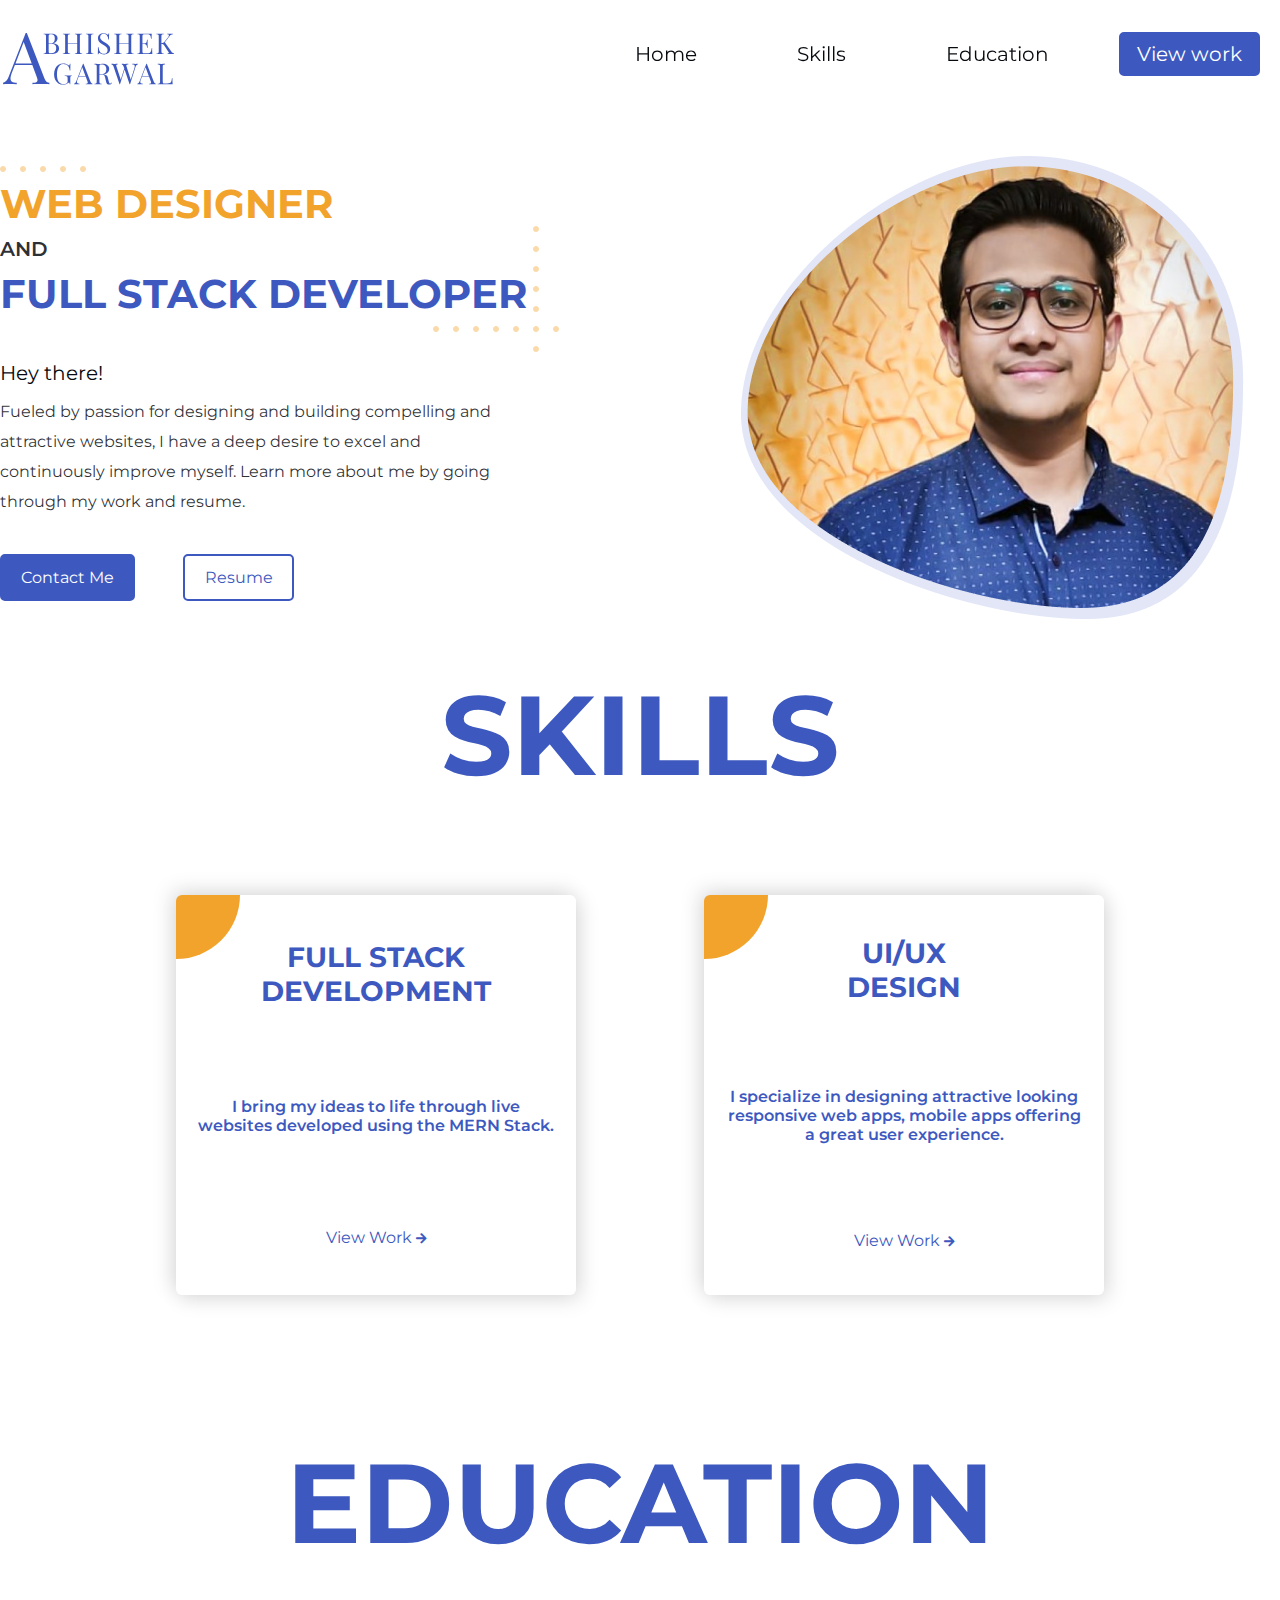
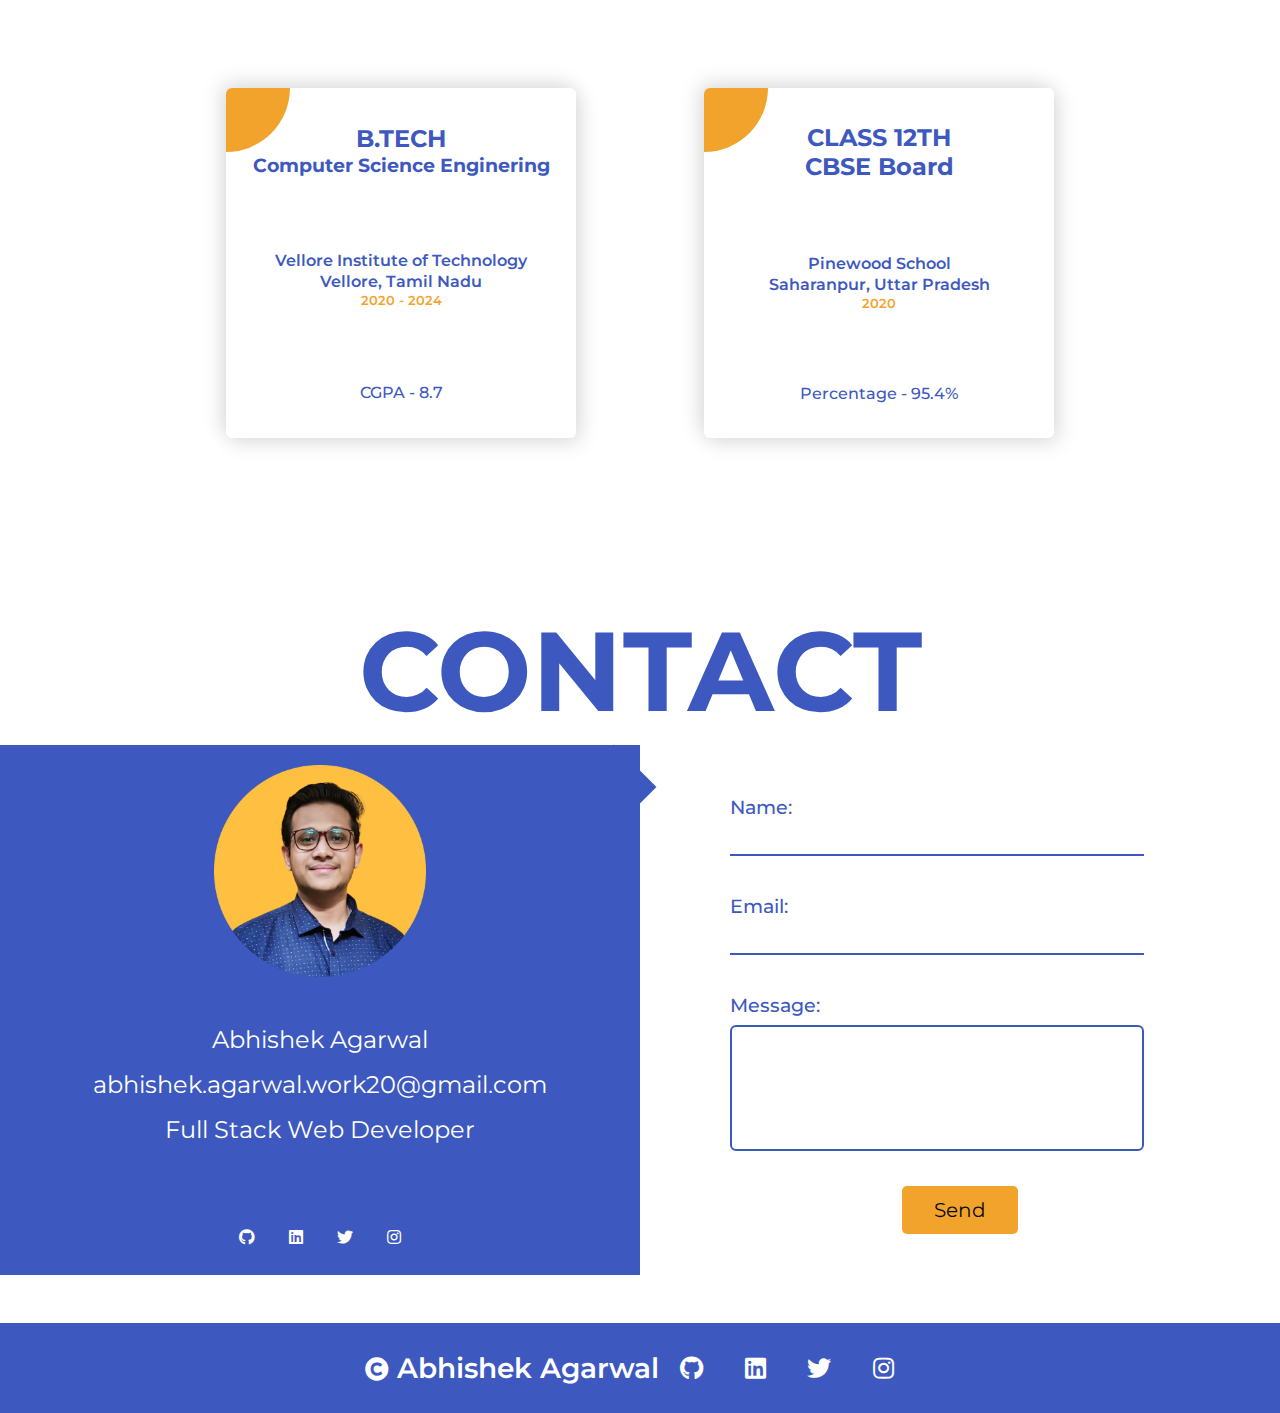
==== index.html @ 06cdfd7b "navlist not closing bug fixed" ====
<!DOCTYPE html>
<html lang="en">

<head>
    <meta charset="UTF-8">
    <meta http-equiv="X-UA-Compatible" content="IE=edge">
    <meta name="viewport" content="width=device-width, initial-scale=1.0 maximum-scale=1.0, user-scalable=0">
    <title>Abhishek Agarwal | Portfolio</title>
    <link href="https://cdnjs.cloudflare.com/ajax/libs/font-awesome/5.13.0/css/all.min.css" rel="stylesheet">
    <link rel="stylesheet" href="./CSS/global-styles.css">
    <link rel="stylesheet" href="./CSS/global-responsive-styles.css">
    <link rel="stylesheet" href="./CSS/navbar/navbar-styles.css">
    <link rel="stylesheet" href="./CSS/navbar/navbar-responsive-styles.css">
    <link rel="stylesheet" href="./CSS/hero/hero-styles.css">
    <link rel="stylesheet" href="./CSS/hero/hero-responsive-styles.css">
    <link rel="stylesheet" href="./CSS/skills/skills-styles.css">
    <link rel="stylesheet" href="./CSS/skills/skills-responsive-styles.css">
    <link rel="stylesheet" href="./CSS/education/education-styles.css">
    <link rel="stylesheet" href="./CSS/education/education-responsive-styles.css">
    <link rel="stylesheet" href="./CSS/footer/footer-styles.css">
    <link rel="stylesheet" href="./CSS/contact/contact-styles.css">
    <link rel="stylesheet" href="./CSS/contact/contact-responsive-styles.css">
</head>

<body>

    <!-- NAVBAR STARTS -->
    <div class="dummy-nav"></div>
    <header class="navbar container">
        <nav class="navbar__container child-container flex">
            <div class="navbar__logo">
                <img src="./Assets/Logo-name-normal.svg" alt="logo" class="logo-item">
            </div>
            <ul class="navbar__list">
                <li class="navbar__item">
                    <a href="#" class="navbar__link" id="home-btn">Home</a>
                </li>
                <li class="navbar__item">
                    <a href="#skills" class="navbar__link" id="skills-btn">Skills</a>
                </li>
                <li class="navbar__item">
                    <a href="#education" class="navbar__link" id="education-btn">Education</a>
                </li>
                <li class="navbar__item btn-work last btn btn-hover">
                    <a href="./HTML/work.html" class="navbar__link">View work</a>
                </li>
            </ul>
            <div class="navbar-hamburger__container">
                <i class="fas fa-bars bars"></i>
            </div>
        </nav>
    </header>
    <!-- NAVBAR ENDS -->

    <!-- HERO SECTION STARTS -->
    <section class="hero container flex" id="home">
        <div class="hero__container child-container">
            <div class="hero__info">
                <div class="hero__info-heading-container">
                    <p class="info__heading-big-orange">WEB DESIGNER</p>
                    <p class="info__heading-small-black">AND</p>
                    <p class="info__heading-big-blue">FULL STACK DEVELOPER</p>
                </div>
                <div class="hero__info-about-text">
                    <p class="info__about-heading">Hey there!</p>
                    <p class="info__about-text">
                        Fueled by passion for designing and building compelling and attractive websites, I have a
                        deep desire to excel and continuously improve myself. Learn more about me by going through
                        my work and resume.
                    </p>
                </div>
                <div class="hero__info-cta flex">
                    <div class="contact-btn btn btn-hover">
                        <a href="#contact">Contact Me</a>
                    </div>
                    <div class="resume-btn btn-outline btn-hover">
                        <a href="#">Resume</a>
                    </div>
                </div>
            </div>
            <div class="hero__image flex">
                <img src="./Assets/hero-image-small.png" alt="hero-image">
            </div>
        </div>
    </section>
    <!-- HERO SECTION ENDS -->

    <!-- SKILLS SECTION STARTS -->
    <section class="skills container" id="skills">
        <div class="skills__container child-container flex-column">
            <div class="skills__heading heading">
                <h1>SKILLS</h1>
            </div>
            <div class="skills__cards-container flex cards-container">
                <div class="skill__card card flex-column">
                    <p class="skill__card-heading card-heading fsh">
                        FULL STACK DEVELOPMENT
                    </p>
                    <p class="skill__card-text card-text">
                        I bring my ideas to life through live websites developed using the MERN Stack.
                    </p>
                    <div class="skill__card-btn">
                        <a href="#">View Work</a>
                        <i class="fa fa-arrow-right fa-xs"></i>
                    </div>
                </div>
                <div class="skill__card card flex-column">
                    <p class="skill__card-heading card-heading">
                        UI/UX <br> DESIGN
                    </p>
                    <p class="skill__card-text card-text">
                        I specialize in designing attractive looking responsive web apps, mobile apps offering a
                        great user experience.
                    </p>
                    <div class="skill__card-btn">
                        <a href="#">View Work</a>
                        <i class="fa fa-arrow-right fa-xs"></i>
                    </div>
                </div>
            </div>
        </div>
    </section>
    <!-- SKILLS SECTION ENDS -->

    <!-- EDUCATION SECTION STARTS -->
    <section class="education container" id="education">
        <div class="education__container child-container flex-column">
            <div class="education__heading heading">
                <h1>EDUCATION</h1>
            </div>
            <div class="education__cards-container flex cards-container">
                <div class="education__card card flex-column">
                    <p class="education__card-heading card-heading">
                        <span class="degree">B.TECH</span>
                        <span class="major">Computer Science Enginering</span>
                    </p>
                    <p class="education__card-text card-text">
                        <span class="clg">Vellore Institute of Technology</span>
                        <span class="clg-loc">Vellore, Tamil Nadu</span>
                        <span class="year">2020 - 2024</span>
                    </p>
                    <div class="education__card-gpa">
                        <p>CGPA - 8.7</p>
                    </div>
                </div>
                <div class="education__card card flex-column">
                    <p class="education__card-heading card-heading">
                        <span>CLASS 12TH</span>
                        <span>CBSE Board</span>
                    </p>
                    <p class="education__card-text card-text">
                        <span>Pinewood School</span>
                        <span>Saharanpur, Uttar Pradesh</span>
                        <span class="year">2020</span>
                    </p>
                    <div class="education__card-percentage">
                        <p>Percentage - 95.4%</p>
                    </div>
                </div>
            </div>
        </div>
    </section>
    <!-- EDUCATION SECTION ENDS -->

    <!-- CONTACT SECTION STARTS -->
    <section class="contact container" id="contact">
        <div class="child-container flex-column">
            <div class="heading">
                <h1>CONTACT</h1>
            </div>
            <div class="contact__content flex">
                <div class="contact__info flex-column">
                    <div class="info__img flex">
                        <img src="./Assets/Linked in dp-3.png" alt="abhishek image">
                    </div>
                    <div class="contact__info-personal flex-column">
                        <div class="personal">
                            <p class="personal__name personal__info">Abhishek Agarwal</p>
                            <p class="personal__email personal__info">abhishek.agarwal.work20@gmail.com</p>
                            <p class="personal__role personal__info">Full Stack Web Developer</p>
                        </div>
                        <ul class="social__list info-list">
                            <li class="social__link">
                                <a href="#">
                                    <i class="fab fa-github"></i>
                                </a>
                            </li>
                            <li class="social__link">
                                <a href="#">
                                    <i class="fab fa-linkedin"></i>
                                </a>
                            </li>
                            <li class="social__link">
                                <a href="#">
                                    <i class="fab fa-twitter"></i>
                                </a>
                            </li>
                            <li class="social__link">
                                <a href="#">
                                    <i class="fab fa-instagram"></i>
                                </a>
                            </li>
                        </ul>
                    </div>
                </div>
                <div class="contact-form__container flex">
                    <form class="form flex-column">
                        <div class="form__field name">
                            <label for="name">Name: </label>
                            <input type="text" id="name" autocomplete="off">
                        </div>
                        <div class="form__field email">
                            <label for="email">Email: </label>
                            <input type="email" name="email" id="email" autocomplete="off">
                        </div>
                        <div class="form__field message">
                            <label for="message">Message: </label>
                            <textarea name="message" id="message" cols="30" rows="6"></textarea>
                        </div>
                        <div class="contact-form-btn btn btn-hover flex">
                            <a href="#">Send</a>
                        </div>
                    </form>
                </div>
            </div>
        </div>
    </section>
    <!-- CONTACT SECTION ENDS -->

    <!-- FOOTER STARTS -->
    <footer class="footer container flex">
        <div class="footer-child child-container flex">
            <section class="footer__left">
                <div class="footer__heading">
                    <p>
                        <i class="fas fa-copyright"></i>
                        Abhishek Agarwal
                    </p>
                </div>
            </section>
            <section class="footer__middle">
                <ul class="social__list">
                    <li class="footer__link">
                        <a href="#">
                            <i class="fab fa-github"></i>
                        </a>
                    </li>
                    <li class="footer__link">
                        <a href="#">
                            <i class="fab fa-linkedin"></i>
                        </a>
                    </li>
                    <li class="footer__link">
                        <a href="#">
                            <i class="fab fa-twitter"></i>
                        </a>
                    </li>
                    <li class="footer__link">
                        <a href="#">
                            <i class="fab fa-instagram"></i>
                        </a>
                    </li>
                </ul>
            </section>
        </div>
    </footer>
    <!-- FOOTER ENDS -->

    <script src="./Js/app.js"></script>
</body>

</html>
---- CSS/global-styles.css ----
@import url('https://fonts.googleapis.com/css2?family=Playfair+Display:ital,wght@0,500;0,600;0,700;1,400&display=swap');

@import url('https://fonts.googleapis.com/css2?family=Montserrat:wght@100;200;300;400;500;600;700&family=Playfair+Display:ital,wght@0,500;0,600;0,700;1,400&display=swap');


* {
    margin: 0;
    padding: 0;
    box-sizing: border-box;
}

html {
    scroll-behavior: smooth;
    overflow: auto;
    overflow-x: hidden;
}

body {
    font-family: 'Montserrat', sans-serif;
    overflow: auto;
    overflow-x: hidden;
}

input,
textarea {
    font-family: 'Montserrat', sans-serif;
    font-weight: 600;
    border: none;
    outline: none;
    padding: 4px 8px; 
    color: var(--primary-color);
    font-size: 1rem;
    width: 90%;
    border-bottom: 2px solid var(--primary-color);
}

:root {
    --primary-color: #3D59BF;
    --secondary-color: #F2A32C;
    --text-color: #070A0F;
    --text-color-faded: rgba(7, 10, 15, 0.85);
}

.heading {
    font-size: 3.5rem;
    font-weight: bold;
    color: var(--primary-color);
}

a {
    text-decoration: none;
    color: #fff;
    cursor: pointer;
}

.main__body {
    display: flex;
    flex-direction: column;
    align-items: center;
    margin-bottom: 5rem;
    margin: auto;
    margin-top: 3rem;
    margin-bottom: 5rem;
}

.container {
    margin: 0 auto;
    max-width: 1920px;
}

.child-container {
    width: 100%;
    margin: 0 auto;
    max-width: 1300px; 
}

.flex {
    display: flex;
    justify-content: center;
    align-items: center;
}

.flex-column {
    display: flex;
    flex-direction: column;
    justify-content: center;
    align-items: center;
}

.btn {
    padding: 0.75rem 1.2rem;
    border-radius: 5px;
    transition: all 0.3s ease;
    background-color: var(--primary-color);
    border: 2px solid var(--primary-color);
}

.btn-outline {
    padding: 0.75rem 1.2rem;
    border-radius: 5px;
    transition: all 0.3s ease;
    background-color: #fff;
    border: 2px solid var(--primary-color);
}

.btn-hover:hover {
    transform: scale(0.95);
    transition: all 0.3s ease;
}

.card {
    height: 400px;
    width: 400px;
    position: relative;
    justify-content: space-around;
    border-radius: 6px;
    box-shadow: -5px -5px 20px 1px rgba(0, 0, 0, 0.1), 5px 5px 20px 1px rgba(0, 0, 0, 0.1);
    transition: 0.3s ease-in-out;
}

.card:hover {
    transform: translateY(-10px);
    transition: 0.3s ease-in-out;
}

.cards-container {
    width: 100%;
    flex: 1;
    gap: 8rem;
}

.card-text {
    text-align: center;
    font-size: 1rem;
    font-weight: 600;
    color: var(--primary-color);
    width: 90%;
}

.card-heading {
    text-align: center;
    width: 300px;
    font-weight: bold;
    color: var(--primary-color);
}

.card::before {
    content: "";
    position: absolute;
    top: 0;
    left: 0;
    width: 4rem;
    height: 4rem;
    background-color: var(--secondary-color);
    z-index: -1;
    border-top-right-radius: 0;
    border-top-left-radius: 6px;
    border-bottom-right-radius: 100%;
    border-bottom-left-radius: 0;
}
---- CSS/global-responsive-styles.css ----
@media all and (max-width: 1200px) {
    .child-container {
        width: 85%;
    }
}

@media all and (max-width: 768px) {
    .heading {
        font-size: 2.75rem;
    }
}

@media all and (max-width: 450px) {
    .heading {
        font-size: 2rem;
    }
}
---- CSS/navbar/navbar-styles.css ----
.navbar {
    position: fixed;
    width: 100%;
    top: 0;
    left: 50%;
    transform: translateX(-50%);
    display: flex;
    justify-content: center;
    align-items: center;
    height: 12vh;
    z-index: 2;
    margin: auto;
    transition: all 0.3s ease;
}

.dummy-nav {
    width: 100%;
    height: 12vh;
}
.navbar__container {
    justify-content: space-between;
    height: 100%;
}

.navbar__logo {
    height: 100%;
    width: 200px;
    color: var(--primary-color);
    z-index: 3;
}

.logo-item {
    transition: all 0.3s ease;
}

.navbar__logo img {
    height: 100%;
    width: 100%;
}

.navbar__list {
    display: flex;
    height: 100%;
    justify-content: space-between;
    align-items: center;
    list-style-type: none;
}

.navbar__item {
    position: relative;
    padding: 0 30px;
    margin: 0 20px;
    transition: all 0.3s ease;
}
.navbar__item.last {
    padding: 0.5rem 1rem;
}

.navbar__link {
    color: var(--text-color);
    font-size: 20px;
    transition: 0.3s ease;
}

.navbar__link:hover {
    color: var(--primary-color);
    transition: 0.3s ease;
}

.navbar__item:not(.btn-work)::before {
    content: "";
    position: absolute;
    bottom: -6px;
    left: 50%;
    width: 0;
    height: 2px;
    background-color: var(--primary-color);
    transition: 0.3s ease;
    transform: translateX(-50%);
}

.navbar__item:hover:not(.btn-work)::before {
    content: "";
    position: absolute;
    bottom: -6px;
    left: 50%;
    width: 60%;
    height: 2px;
    background-color: var(--primary-color);
    transition: 0.3s ease;
    transform: translateX(-50%);
}

.btn-work .navbar__link {
    color: #fff;
}

.navbar-hamburger__container {
    z-index: 1020;
    display: none;
}

.bars::before {
    color: var(--primary-color);
    transition: all 0.3s ease;
}

.bars.scroll::before {
    color: #fff;
    transition: all 0.3s ease;
}


.scrolled {
    background-color: var(--primary-color);
    transition: all 0.3s ease;
}

.navbar__logo-scrolled {
    color: #fff;
}

.navbar__items-scrolled {
    color: #fff;
}

.nav-btn-scrolled {
    background-color: var(--secondary-color);
    transition: 0.3s ease;
}

.navbar__link.navbar__items-scrolled:not(.btn-work):hover {
    color: #fff;
}

.navbar__item.navbar__items-scrolled:not(.btn-work)::before {
    content: "";
    position: absolute;
    bottom: -6px;
    width: 0;
    height: 2px;
    background-color: #fff;
    transition: 0.3s ease;
    z-index: 10;
}

.navbar__item.navbar__items-scrolled:hover:not(.btn-work)::before {
    content: "";
    position: absolute;
    bottom: -6px;
    width: 60%;
    height: 2px;
    background-color: #fff;
    transition: 0.3s ease;
    z-index: 10;
}
---- CSS/navbar/navbar-responsive-styles.css ----
.active {
    transform: translateX(-100%);
    transition: all 0.5s ease;
    opacity: 0.9;
}

@media all and (max-width: 1200px) {
    .navbar {
        position: fixed;
    }
    .navbar-hamburger__container {
        display: block;
        position: absolute;
        top: 50%;
        right: 20px;
        transform: translate(0, -50%);
        z-index: 100;
    }
    .navbar__list {
        background-color: var(--primary-color);
        position: absolute;
        top: 0vh;
        right: 0;
        height: 100vh;
        width: 400px;
        z-index: 20;
        padding: 10px 0;
        transform: translateX(100%);
        transition: all 0.5s ease;
        display: block;
    }
    .navbar__list.active {
        transform: translateX(0%);
    }
    .navbar__item {
        padding: 1rem 2rem;
        margin: 6rem 1rem;
        text-align: center;
        color: #fff;
    }
    .navbar__link {
        color: #fff;
        font-size: 24px;
    }
    .btn-work {
        background-color: var(--secondary-color);
    }
}

@media all and (max-width: 768px) {
    .button {
        display: none;
    }

    .nav-list {
        width: 100%;
        justify-content: space-around;
    }
}
---- CSS/hero/hero-styles.css ----
.hero {
    margin-top: 3rem;
}

.hero__container {
    display: flex;
    justify-content: space-between;
}

.hero__info {
    display: flex;
    flex-direction: column;
    justify-content: space-around;
    width: 55%;
}

.hero__info-heading-container {
    width: fit-content;
    position: relative;
}

.hero__info-heading-container::before {
    content: url('/Assets/beads-design-1.png');
    position: absolute;
    top: -28px;
    left: -40px;
    z-index: -1;
}
.hero__info-heading-container::after {
    content: url('/Assets/beads-design-2.png');
    position: absolute;
    right: -32px;
    bottom: -32px;
    z-index: -1;
}

.hero__info-heading-container .info__heading-big-orange,
.hero__info-heading-container .info__heading-big-blue {
    font-size: 40px;
    line-height: 60px;
    font-weight: bold;
    color: var(--secondary-color);
}

.hero__info-heading-container .info__heading-big-blue {
    color: var(--primary-color);
}

.hero__info-heading-container .info__heading-small-black {
    font-size: 20px;
    line-height: 30px;
    font-weight: 600;
    color: var(--text-color-faded);
}

.hero__info-about-text {
    width: 70%;
    max-width: 800px;
}

.hero__info-about-text .info__about-heading {
    font-size: 20px;
    color: var(--text-color);
    margin-bottom: 12px;
}

.hero__info-about-text .info__about-text {
    font-size: 16px;
    color: var(--text-color-faded);
    line-height: 30px;
}

.hero__info-cta {
    width: 70%;
    height: auto;
    justify-content: flex-start;
    gap: 3rem;
}
.resume-btn a {
    color: var(--primary-color);
}

.hero__image {
    width: 45%;
}
---- CSS/hero/hero-responsive-styles.css ----
@media all and (max-width: 1200px) {
    .hero {
        height: 100vh;
    }
    .hero__container {
        flex-direction: column-reverse;
        align-items: center;
        height: 100%;
    }
    .hero__info,
    .hero__image {
        width: 100%;
    }
    .hero__image {
        height: 45%;
    }
    .hero__image img {
        height: 100%;
    }
    .hero__info {
        flex: 1;
        align-items: center;
    }
    .hero__info-heading-container {
        text-align: center;
    }
    .hero__info-about-text {
        text-align: center;
    }
    .hero__info-cta {
        justify-content: center;
    }
}

@media all and (max-width: 768px) {
    .hero__container {
        width: 95%;
    }

    .hero__info-heading-container .info__heading-big-orange,
    .hero__info-heading-container .info__heading-big-blue {
        font-size: 32px;
        line-height: 48px;
    }

    .hero__info-heading-container .info__heading-small-black {
        font-size: 20px;
        line-height: 30px;
    }

    .hero__info-about-text .info__about-heading {
        font-size: 18px;
        line-height: 27px;
    }

    .hero__info-about-text .info__about-text {
        font-size: 16px;
        line-height: 24px;
    }
    .contact-btn,
    .resume-btn {
        padding: 0.5rem 1rem;
    }
}

@media all and (max-width: 600px) {
    .hero__info-heading-container .info__heading-big-orange,
    .hero__info-heading-container .info__heading-big-blue {
        font-size: 28px;
        line-height: 42px;
    }

    .hero__info-heading-container .info__heading-small-black {
        font-size: 18px;
        line-height: 27px;
    }

    .hero__info-about-text {
        width: 90%;
    }
    .hero__info-about-text .info__about-heading {
        font-size: 16px;
        line-height: 24px;
    }

    .hero__info-about-text .info__about-text {
        font-size: 12px;
        line-height: 18px;
    }
}

@media all and (max-width: 450px) {
    .hero__container {
        justify-content: flex-end;
    }
    .hero__image {
        height: 30%;
    }
    .hero__info {
        flex: none ;
        height: 55%;
    }
    .hero__info-cta {
        width: 100%;
    }
    .hero__info-heading-container .info__heading-big-orange,
    .hero__info-heading-container .info__heading-big-blue {
        font-size: 24px;
        line-height: 36px;
    }

    .hero__info-heading-container .info__heading-small-black {
        font-size: 16px;
        line-height: 24px;
    }

    .hero__info-about-text {
        width: 100%;
    }
    .hero__info-about-text .info__about-heading {
        font-size: 16px;
        line-height: 24px;
    }

    .hero__info-about-text .info__about-text {
        font-size: 12px;
        line-height: 18px;
    }
}
---- CSS/skills/skills-styles.css ----
.skills {
    margin-top: 3rem;
    height: 35rem;
    height: 80vh;
}

.skills__container {
    height: 100%;
}

.skills__heading h1 {
    text-align: center;
}

.skill__card {
    justify-content: space-around;
}

.skill__card-heading {
    font-size: 1.75rem;
}

.skill__card-btn {
    padding: 0.25rem 0.5rem;
    border-radius: 5px;
    transition: 0.3s ease-in-out;
}

.skill__card-btn:hover {
    background-color: var(--primary-color);
    transition: 0.3s ease-in-out;
}

.skill__card-btn:hover > a,
.skill__card-btn:hover > i {
    color: #fff;
}

.skill__card-btn a {
    text-align: center;
    font-size: 1rem;
    color: var(--primary-color);
}
    
.skill__card-btn i {
    color: var(--primary-color);
}
---- CSS/skills/skills-responsive-styles.css ----
@media all and (max-width: 1200px) {
    .skills {
        height: 100vh;
    }
    .skills__container {
        justify-content: space-between;
    }
    .skills__cards-container {
        flex: 0.9;
    }
    .skill__card {
        height: 450px;
        width: 350px;
    }
}

@media all and (max-width: 1000px) {
    .skills__cards-container {
        flex-direction: column;
        gap: 2rem;
    }
    .skill__card {
        width: 400px;
        height: 250px;
    }
}

@media all and (max-width: 768px) {
    .skills__container {
        width: 95%;
    }
}

@media all and (max-width: 450px) {
    .skills__cards-container {
        justify-content: space-between;
        gap: 0;
    }
    .skill__card {
        width: 100%;
        height: 45%;
    }
    .skill__card-heading {
        font-size: 1.25rem;
        width: fit-content;
    }
    .skill__card-text {
        font-weight: 500;
    }
    .fsh {
        width: 60%;
    }
}
---- CSS/education/education-styles.css ----
.education {
    margin-top: 3rem;
    height: 35rem;
    height: 80vh;
}

.education__container {
    height: 100%;
}

.education__heading h1 {
    text-align: center;
}

.education__card {
    height: 350px;
    width: 350px;
    justify-content: space-around;
}

.education__card-heading {
    font-size: 1.5rem;
}

.education__card-heading .major {
    font-size: 1.2rem;
}

.education__card-text .year {
    color: var(--secondary-color);
    font-size: 0.8rem;
}

.education__card-text span {
    margin: 2px;
}

.education__card-text span,
.education__card-heading span {
    display: block;
}

.education__card-gpa,
.education__card-percentage {
    text-align: center;
    font-size: 1rem;
    color: var(--primary-color);
    font-weight: 500;
}
---- CSS/education/education-responsive-styles.css ----
@media all and (max-width: 1200px) {
    .education {
        height: 100vh;
    }
    .education__container {
        justify-content: space-between;
    }
    .education__cards-container {
        flex: 0.9;
    }
    .education__card {
        height: 450px;
        width: 350px;
    }
}
@media all and (max-width: 1000px) {
    .education__container {
        width: 95%;
    }
    .education__cards-container {
        flex-direction: column;
        gap: 2rem;
    }
    .education__card {
        width: 400px;
        height: 250px;
    }
}
@media all and (max-width: 450px) {
    .education__cards-container {
        justify-content: space-between;
        gap: 0;
    }
    .education__card {
        width: 100%;
        height: 45%;
    }
    .education__card-heading {
        font-size: 1.25rem;
        width: 100%;
    }
    .education__card-text {
        font-weight: 500;
    }
    .major {
        width: 100%;
    }
}
---- CSS/footer/footer-styles.css ----
.footer {
    background-color: var(--primary-color);
    height: 10vh;
    display: flex;
    justify-content: space-around;
    align-items: center;
}

.footer__middle {
    width: 20%;
}

.footer__heading {
    font-size: 1.75rem;
    font-weight: 600;
    color: #fff;

}

.social__list {
    list-style-type: none;
    display: flex;
    justify-content: space-around;
}

.footer .fab,
.footer .fas {
    font-size: 1.5rem;
    color: #fff;
}

.footer-btn {
    background-color: var(--secondary-color);
}

@media all and (max-width: 1080px) {
    .footer__middle {
        width: 30%;
    }
}

@media all and (max-width: 768px) {
    .footer__heading {
        font-size: 1.2rem;
    }
    .footer__middle {
        width: 40%;
    }
}

@media all and (max-width: 450px) {
    .footer-child {
        width: 100%;
        display: flex;
        flex-direction: column;
        height: 100%;   
        justify-content: space-around;
    }

    .footer__middle {
        width: 60%;
    }

    .footer .fab,
    .footer .fas {
        font-size: 1.2rem;
    }
}
---- CSS/contact/contact-styles.css ----
.contact {
    margin: 3rem auto;
    height: 42rem;
}

.contact .child-container {
    justify-content: space-between;
    height: 100%;
}

.form-child {
    justify-content: space-between;
}

.contact__content {
    align-items: stretch;
    width: 100%;
    flex: 1;
    max-height: 530px;
}

.contact__info {
    justify-content: space-around;
    width: 50%;
    position: relative;
    background-color: var(--primary-color);
}

.contact__info::after {
    content: "";
    position: absolute;
    top: 12px;
    right: -4px;
    width: 60px;
    height: 60px;
    background-color: var(--primary-color);
    transform: rotate(45deg);
}

.contact__info-personal {
    height: 45%;
    justify-content: space-between;
}

.personal .personal__info {
    color: white;
    font-size: 1.5rem;
    text-align: center;
    padding: 8px;
}

.info__img {
    height: 40%;
}

.info__img img {
    height: 100%;
    width: 100%;
}

.info-list {
    padding: 8px;
    width: 45%;
    display: flex;
    justify-content: space-around;
}

.contact-form__container {
    width: 50%;
}

.form {
    height: 90%;
    width: 90%;
    justify-content: space-around;
}

.form__field {
    color: var(--primary-color);
    font-size: 1.2rem;
    font-weight: 500;
    width: 80%;
}

.form__field label {
    padding: 8px 0;
    display: block;
}

.form__field textarea {
    border-radius: 6px;
    resize: none;
    border: 2px solid var(--primary-color);
}

.contact-form-btn {
    padding: 0.75rem 2rem;
    background-color: var(--secondary-color);
    border: none;
}
.contact-form-btn a {
    font-size: 20px;
    color: var(--text-color);
}
---- CSS/contact/contact-responsive-styles.css ----
@media all and (max-width: 1200px) {
    .contact {
        height: 100vh;
    }
    .personal .personal__info {
        font-size: 1.2rem;
    }
}

@media all and (max-width: 950px) {
    .contact__content {
        flex-direction: column;
        align-items: center;
    }

    .contact__info,
    .contact-form__container {
        width: 80%;
        height: 30%;
    }

    .contact-form__container {
        height: 70%;
    }

    .contact__info {
        flex-direction: row;
        height: 35%;
    }

    .contact__info::after {
        display: none;
    }

    .personal .personal__info {
        font-size: 0.8rem;
    }

    .info__img {
        height: 80%;
    }

    .contact__info-personal {
        height: 100%;
        justify-content: center;
    }

    .info-list a i {
        font-size: 0.8rem;
    }

    .form {
        height: 100%;
        width: 90%;
        flex-wrap: wrap;
        flex-direction: row;
    }

    .form__field {
        height: 20%;
        width: 100%;
    }
    .form__field labe {
        padding: 4px 0;
    }
    .name,
    .email {
        width: 50%;
    }
    .message {
        width: 100%;
        height: 60%;
    }
    .message textarea {
        width: 95%;
    }
    .contact-form-btn {
        padding: 0.5rem 0.75rem;
    }
}

@media all and (max-width: 650px) {
    .contact textarea {
        height: 5   0%;
    }

    .info__img {
        height: 45%;
    }

    .personal .personal__info {
        font-size: 0.5rem;
        padding: 4px;
    }
    .info-list {
        width: 80%;
    }

    .info-list a i {
        font-size: 0.5rem;
    }
}

@media all and (max-width: 450px) {
    .contact__info,
    .contact-form__container {
        width: 100%;
    }
}
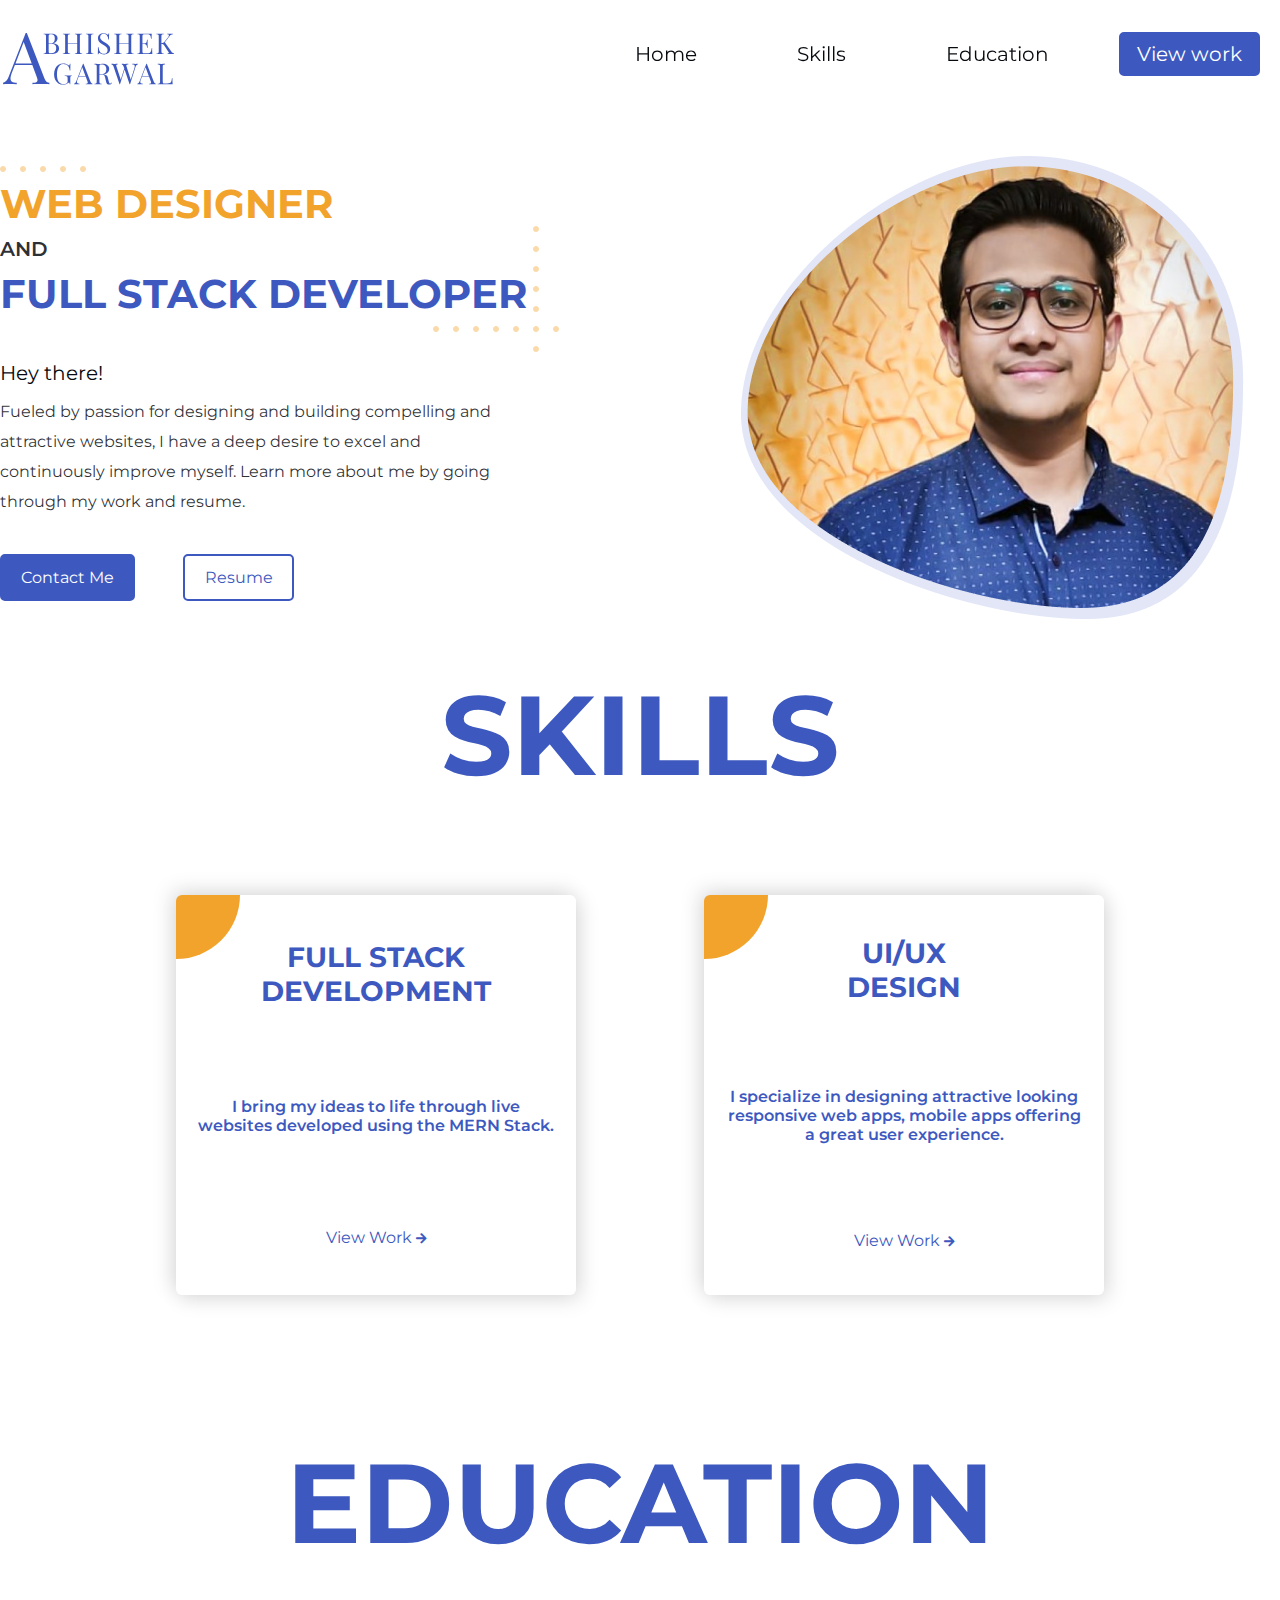
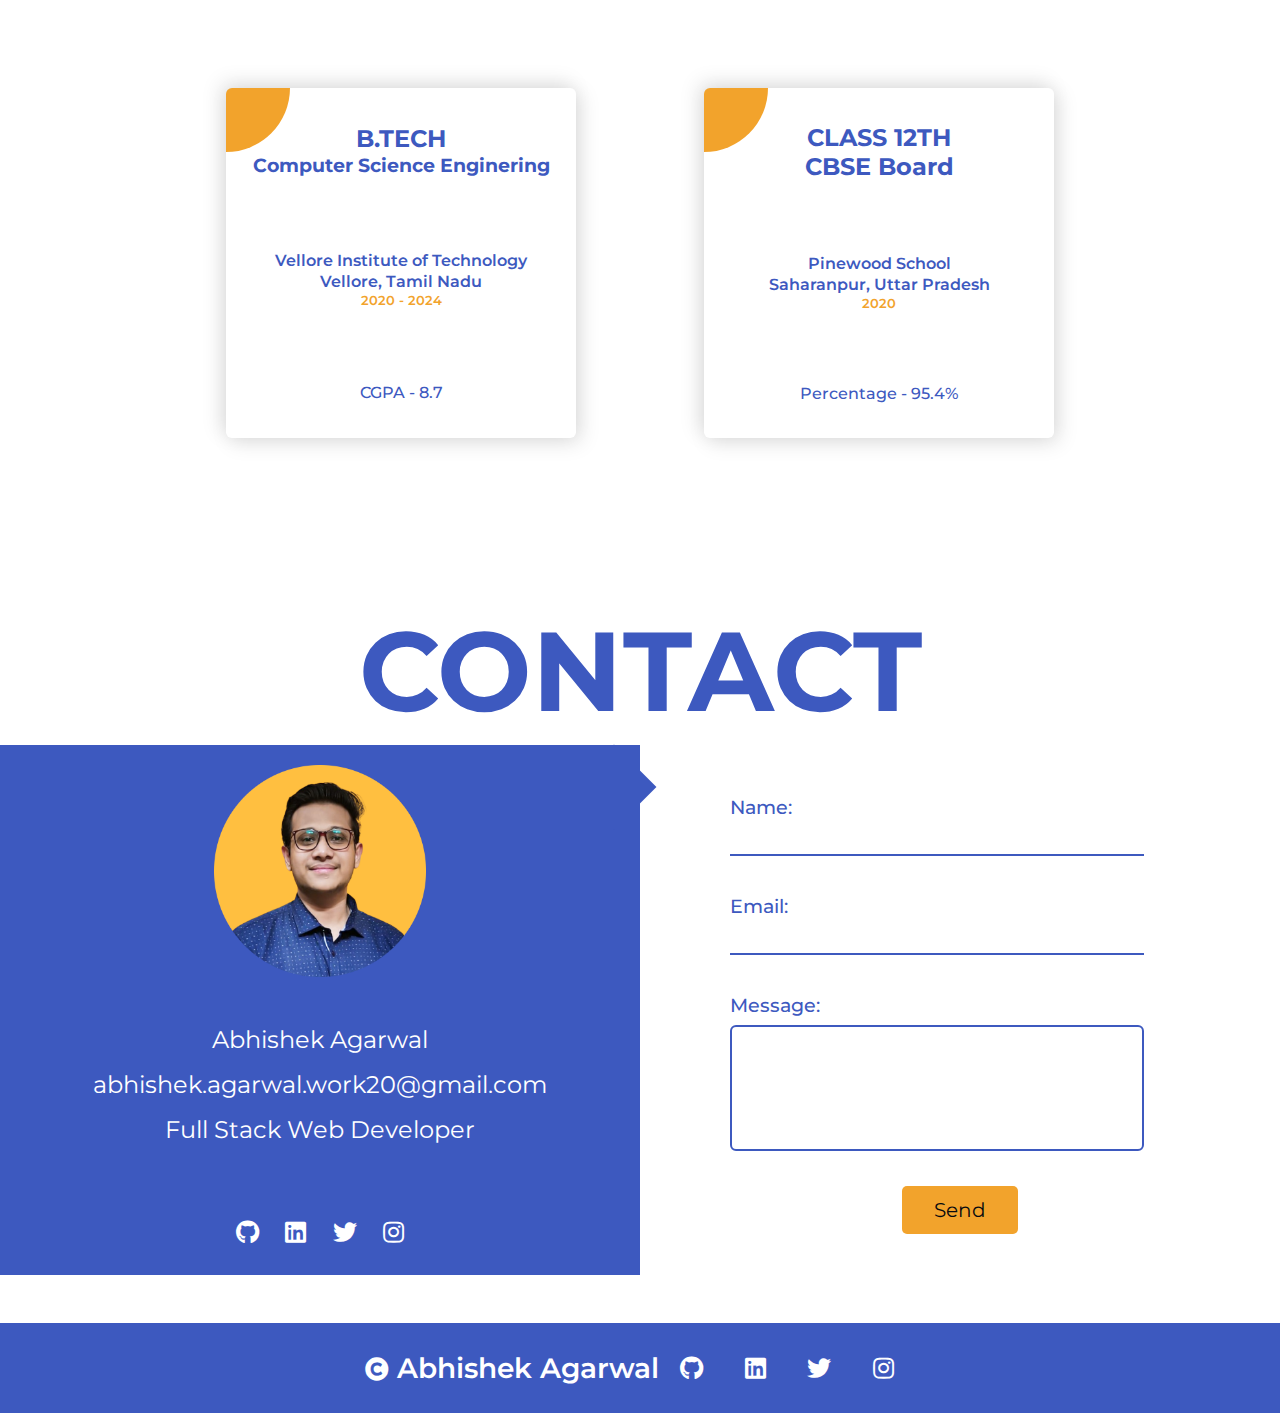
==== commit 52b7de9c: "work page basic styles added" ====
--- a/index.html
+++ b/index.html
@@ -181,12 +181,12 @@
                         </div>
                         <ul class="social__list info-list">
                             <li class="social__link">
-                                <a href="#">
+                                <a href="https://github.com/Abhii-Agarwal09" target="_blank">
                                     <i class="fab fa-github"></i>
                                 </a>
                             </li>
                             <li class="social__link">
-                                <a href="#">
+                                <a href="https://www.linkedin.com/in/abhishek-agarwal-42b927201/" target="_blank">
                                     <i class="fab fa-linkedin"></i>
                                 </a>
                             </li>
@@ -241,12 +241,12 @@
             <section class="footer__middle">
                 <ul class="social__list">
                     <li class="footer__link">
-                        <a href="#">
+                        <a href="https://github.com/Abhii-Agarwal09">
                             <i class="fab fa-github"></i>
                         </a>
                     </li>
                     <li class="footer__link">
-                        <a href="#">
+                        <a href="https://www.linkedin.com/in/abhishek-agarwal-42b927201/">
                             <i class="fab fa-linkedin"></i>
                         </a>
                     </li>
--- a/CSS/contact/contact-styles.css
+++ b/CSS/contact/contact-styles.css
@@ -65,6 +65,10 @@
     justify-content: space-around;
 }
 
+.info-list  li {
+    font-size: 1.5rem;
+}
+
 .contact-form__container {
     width: 50%;
 }
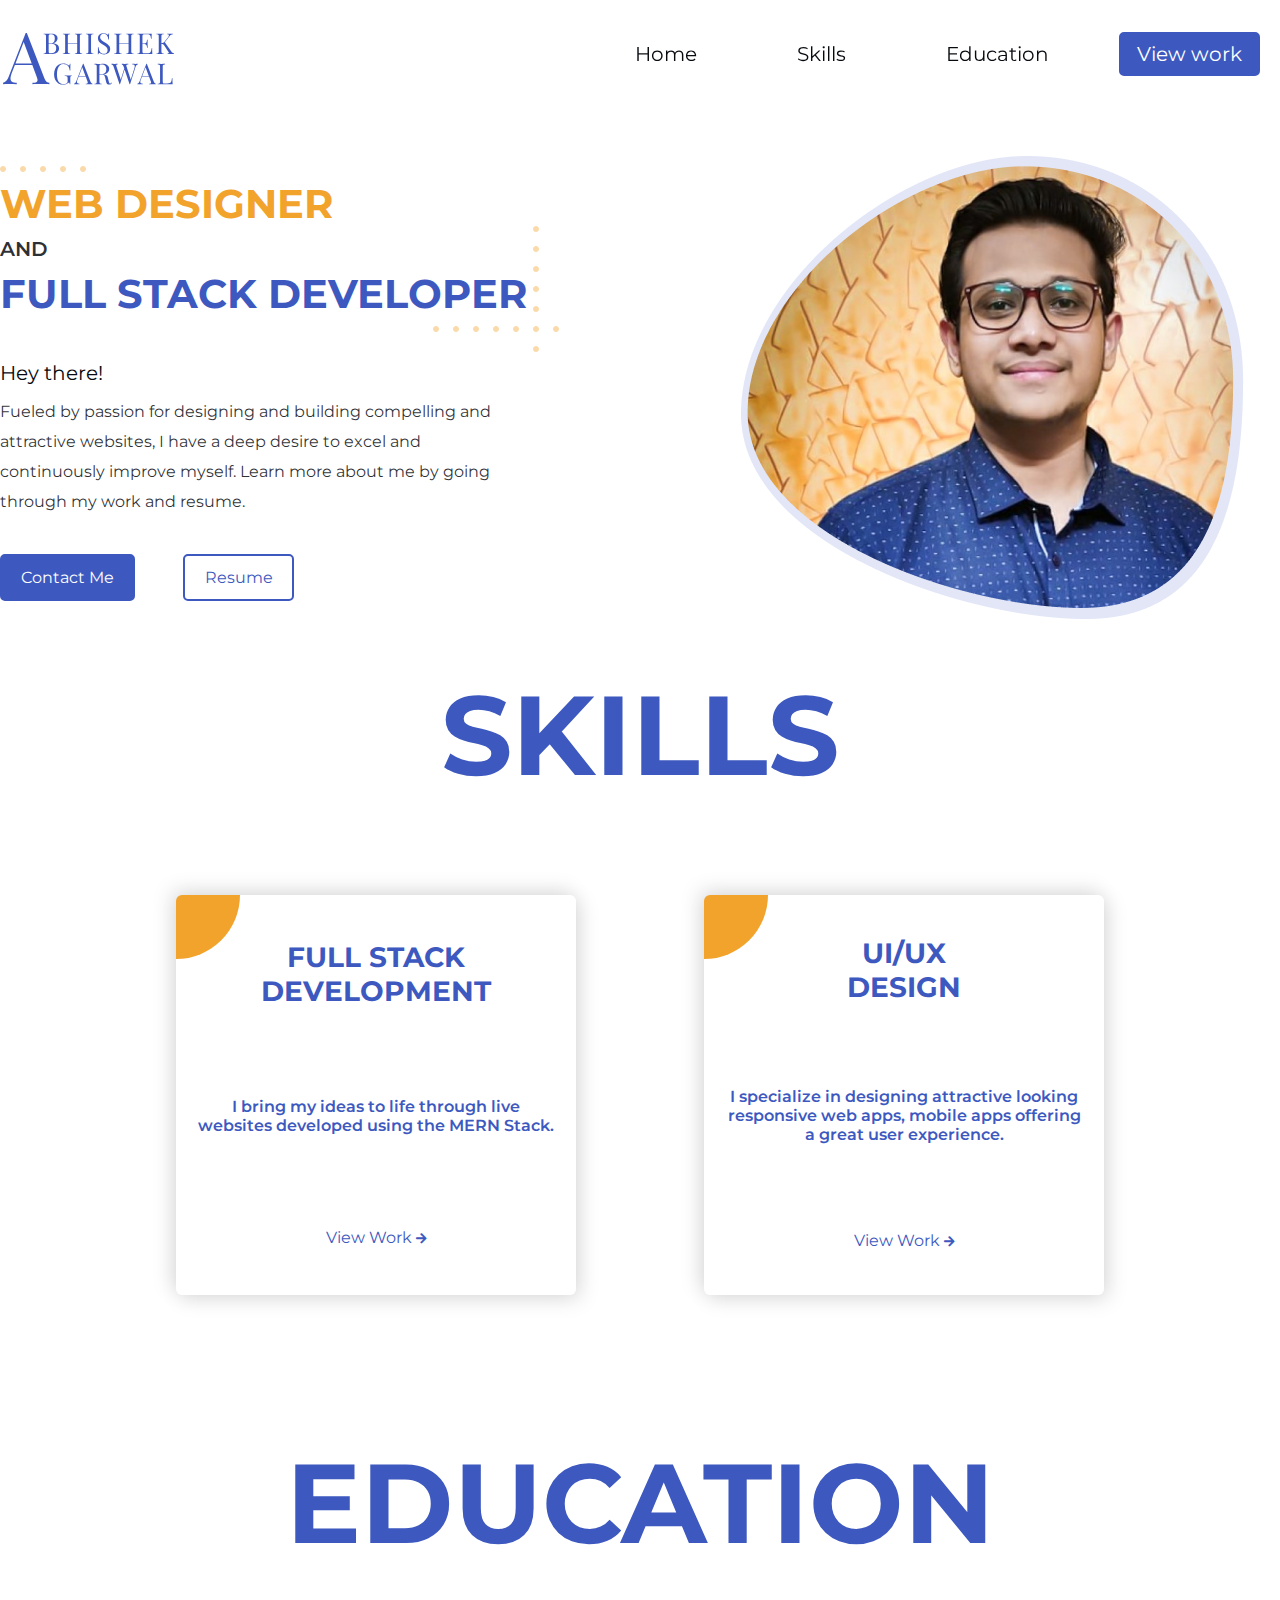
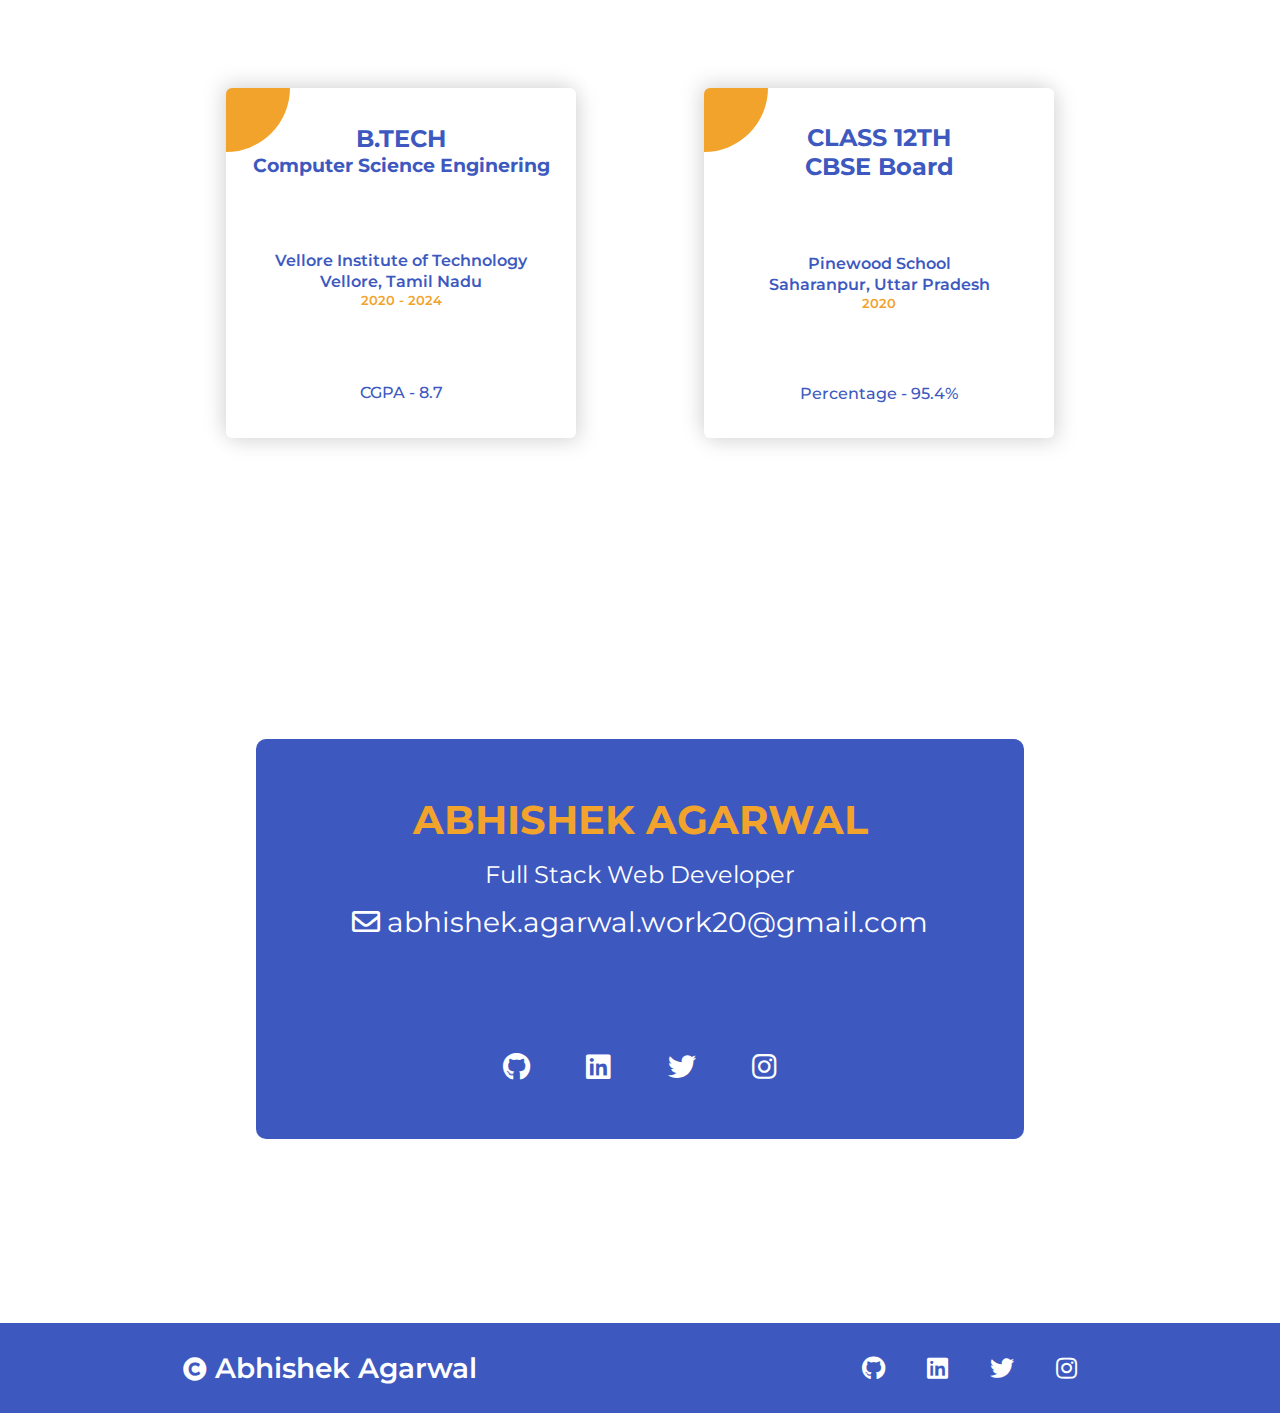
==== commit f49aae6d: "contact section changed, footer container width fix" ====
--- a/index.html
+++ b/index.html
@@ -163,65 +163,36 @@
     <!-- EDUCATION SECTION ENDS -->
 
     <!-- CONTACT SECTION STARTS -->
-    <section class="contact container" id="contact">
-        <div class="child-container flex-column">
-            <div class="heading">
-                <h1>CONTACT</h1>
-            </div>
-            <div class="contact__content flex">
-                <div class="contact__info flex-column">
-                    <div class="info__img flex">
-                        <img src="./Assets/Linked in dp-3.png" alt="abhishek image">
-                    </div>
-                    <div class="contact__info-personal flex-column">
-                        <div class="personal">
-                            <p class="personal__name personal__info">Abhishek Agarwal</p>
-                            <p class="personal__email personal__info">abhishek.agarwal.work20@gmail.com</p>
-                            <p class="personal__role personal__info">Full Stack Web Developer</p>
-                        </div>
-                        <ul class="social__list info-list">
-                            <li class="social__link">
-                                <a href="https://github.com/Abhii-Agarwal09" target="_blank">
-                                    <i class="fab fa-github"></i>
-                                </a>
-                            </li>
-                            <li class="social__link">
-                                <a href="https://www.linkedin.com/in/abhishek-agarwal-42b927201/" target="_blank">
-                                    <i class="fab fa-linkedin"></i>
-                                </a>
-                            </li>
-                            <li class="social__link">
-                                <a href="#">
-                                    <i class="fab fa-twitter"></i>
-                                </a>
-                            </li>
-                            <li class="social__link">
-                                <a href="#">
-                                    <i class="fab fa-instagram"></i>
-                                </a>
-                            </li>
-                        </ul>
-                    </div>
-                </div>
-                <div class="contact-form__container flex">
-                    <form class="form flex-column">
-                        <div class="form__field name">
-                            <label for="name">Name: </label>
-                            <input type="text" id="name" autocomplete="off">
-                        </div>
-                        <div class="form__field email">
-                            <label for="email">Email: </label>
-                            <input type="email" name="email" id="email" autocomplete="off">
-                        </div>
-                        <div class="form__field message">
-                            <label for="message">Message: </label>
-                            <textarea name="message" id="message" cols="30" rows="6"></textarea>
-                        </div>
-                        <div class="contact-form-btn btn btn-hover flex">
-                            <a href="#">Send</a>
-                        </div>
-                    </form>
-                </div>
+    <section class="contact container flex" id="contact">
+        <div class="child-container flex contact-child">
+            <div class="contact__info-personal flex-column">
+                <div class="personal">
+                    <p class="personal__name personal__info">ABHISHEK AGARWAL</p>
+                    <p class="personal__role personal__info">Full Stack Web Developer</p>
+                    <p class="personal__email personal__info"><span class="far fa-envelope"></span> abhishek.agarwal.work20@gmail.com</p>
+                </div>
+                <ul class="social__list info-list">
+                    <li class="social__link">
+                        <a href="https://github.com/Abhii-Agarwal09" target="_blank">
+                            <i class="fab fa-github"></i>
+                        </a>
+                    </li>
+                    <li class="social__link">
+                        <a href="https://www.linkedin.com/in/abhishek-agarwal-42b927201/" target="_blank">
+                            <i class="fab fa-linkedin"></i>
+                        </a>
+                    </li>
+                    <li class="social__link">
+                        <a href="#">
+                            <i class="fab fa-twitter"></i>
+                        </a>
+                    </li>
+                    <li class="social__link">
+                        <a href="#">
+                            <i class="fab fa-instagram"></i>
+                        </a>
+                    </li>
+                </ul>
             </div>
         </div>
     </section>
--- a/CSS/global-styles.css
+++ b/CSS/global-styles.css
@@ -13,12 +13,15 @@
     scroll-behavior: smooth;
     overflow: auto;
     overflow-x: hidden;
+    height: -webkit-fill-available;
 }
 
 body {
     font-family: 'Montserrat', sans-serif;
     overflow: auto;
     overflow-x: hidden;
+    min-height: 100vh;
+    min-height: -webkit-fill-available;
 }
 
 input,
--- a/CSS/skills/skills-responsive-styles.css
+++ b/CSS/skills/skills-responsive-styles.css
@@ -1,6 +1,6 @@
 @media all and (max-width: 1200px) {
     .skills {
-        height: 100vh;
+        height: 60vh;
     }
     .skills__container {
         justify-content: space-between;
@@ -18,6 +18,7 @@
     .skills__cards-container {
         flex-direction: column;
         gap: 2rem;
+        height: fit-content;
     }
     .skill__card {
         width: 400px;
--- a/CSS/education/education-responsive-styles.css
+++ b/CSS/education/education-responsive-styles.css
@@ -1,6 +1,6 @@
 @media all and (max-width: 1200px) {
     .education {
-        height: 100vh;
+        height: 60vh;
     }
     .education__container {
         justify-content: space-between;
--- a/CSS/footer/footer-styles.css
+++ b/CSS/footer/footer-styles.css
@@ -1,9 +1,11 @@
 .footer {
     background-color: var(--primary-color);
     height: 10vh;
-    display: flex;
+}
+
+.footer-child {
+    width: 100%;
     justify-content: space-around;
-    align-items: center;
 }
 
 .footer__middle {
@@ -14,7 +16,6 @@
     font-size: 1.75rem;
     font-weight: 600;
     color: #fff;
-
 }
 
 .social__list {
--- a/CSS/contact/contact-styles.css
+++ b/CSS/contact/contact-styles.css
@@ -4,58 +4,23 @@
 }
 
 .contact .child-container {
-    justify-content: space-between;
+    justify-content: center;
     height: 100%;
 }
 
-.form-child {
-    justify-content: space-between;
+.contact__info-personal {
+    justify-content: space-around;
+    height: 65%;
+    max-height: 400px;
+    width: 60%;
+    background-color: var(--primary-color);
+    border-radius: 10px;
 }
 
-.contact__content {
-    align-items: stretch;
-    width: 100%;
-    flex: 1;
-    max-height: 530px;
-}
-
-.contact__info {
-    justify-content: space-around;
-    width: 50%;
-    position: relative;
-    background-color: var(--primary-color);
-}
-
-.contact__info::after {
-    content: "";
-    position: absolute;
-    top: 12px;
-    right: -4px;
-    width: 60px;
-    height: 60px;
-    background-color: var(--primary-color);
-    transform: rotate(45deg);
-}
-
-.contact__info-personal {
-    height: 45%;
-    justify-content: space-between;
-}
-
-.personal .personal__info {
+.personal__info {
     color: white;
-    font-size: 1.5rem;
     text-align: center;
     padding: 8px;
-}
-
-.info__img {
-    height: 40%;
-}
-
-.info__img img {
-    height: 100%;
-    width: 100%;
 }
 
 .info-list {
@@ -66,43 +31,19 @@
 }
 
 .info-list  li {
+    font-size: 1.75rem;
+}
+
+.personal__name {
+    font-size: 2.5rem;   
+    font-weight: bold;
+    color: var(--secondary-color);
+}
+
+.personal__role {
     font-size: 1.5rem;
 }
 
-.contact-form__container {
-    width: 50%;
-}
-
-.form {
-    height: 90%;
-    width: 90%;
-    justify-content: space-around;
-}
-
-.form__field {
-    color: var(--primary-color);
-    font-size: 1.2rem;
-    font-weight: 500;
-    width: 80%;
-}
-
-.form__field label {
-    padding: 8px 0;
-    display: block;
-}
-
-.form__field textarea {
-    border-radius: 6px;
-    resize: none;
-    border: 2px solid var(--primary-color);
-}
-
-.contact-form-btn {
-    padding: 0.75rem 2rem;
-    background-color: var(--secondary-color);
-    border: none;
-}
-.contact-form-btn a {
-    font-size: 20px;
-    color: var(--text-color);
+.personal__email {
+    font-size: 1.75rem;
 }--- a/CSS/contact/contact-responsive-styles.css
+++ b/CSS/contact/contact-responsive-styles.css
@@ -1,109 +1,74 @@
 @media all and (max-width: 1200px) {
     .contact {
-        height: 100vh;
+        height: 60vh;
     }
-    .personal .personal__info {
-        font-size: 1.2rem;
+
+    .contact__info-personal {
+        width: 80%;
     }
 }
 
-@media all and (max-width: 950px) {
-    .contact__content {
-        flex-direction: column;
-        align-items: center;
-    }
-
-    .contact__info,
-    .contact-form__container {
-        width: 80%;
-        height: 30%;
-    }
-
-    .contact-form__container {
-        height: 70%;
-    }
-
-    .contact__info {
-        flex-direction: row;
-        height: 35%;
-    }
-
-    .contact__info::after {
-        display: none;
-    }
-
-    .personal .personal__info {
-        font-size: 0.8rem;
-    }
-
-    .info__img {
-        height: 80%;
-    }
-
-    .contact__info-personal {
-        height: 100%;
-        justify-content: center;
-    }
-
-    .info-list a i {
-        font-size: 0.8rem;
-    }
-
-    .form {
-        height: 100%;
-        width: 90%;
-        flex-wrap: wrap;
-        flex-direction: row;
-    }
-
-    .form__field {
-        height: 20%;
+@media all and (max-width: 900px) {
+    .contact-child {
         width: 100%;
-    }
-    .form__field labe {
-        padding: 4px 0;
-    }
-    .name,
-    .email {
-        width: 50%;
-    }
-    .message {
-        width: 100%;
-        height: 60%;
-    }
-    .message textarea {
-        width: 95%;
-    }
-    .contact-form-btn {
-        padding: 0.5rem 0.75rem;
     }
 }
 
-@media all and (max-width: 650px) {
-    .contact textarea {
-        height: 5   0%;
+@media all and (max-width: 768px) {
+    .contact__info-personal {
+        width: 100%;
     }
 
-    .info__img {
-        height: 45%;
+    .personal {
+        width: 100%;
     }
 
-    .personal .personal__info {
-        font-size: 0.5rem;
-        padding: 4px;
-    }
     .info-list {
         width: 80%;
     }
 
-    .info-list a i {
-        font-size: 0.5rem;
+    .personal__name {
+        font-size: 2rem;   
+        font-weight: bold;
+        color: var(--secondary-color);
+    }
+    
+    .personal__role {
+        font-size: 1rem;
+    }
+    
+    .personal__email {
+        font-size: 1.25rem;
     }
 }
 
 @media all and (max-width: 450px) {
-    .contact__info,
-    .contact-form__container {
-        width: 100%;
+    .personal__name {
+        font-size: 1.5rem;   
+        font-weight: bold;
+        color: var(--secondary-color);
     }
-} +    
+    .personal__role {
+        font-size: 0.8rem;
+    }
+    
+    .personal__email {
+        font-size: 1rem;
+    }
+}
+@media all and (max-width: 370px) {
+    .personal__name {
+        font-size: 1.3rem;   
+        font-weight: bold;
+        color: var(--secondary-color);
+    }
+    
+    .personal__role {
+        font-size: 0.6rem;
+    }
+    
+    .personal__email {
+        font-size: 0.8rem;
+    }
+}